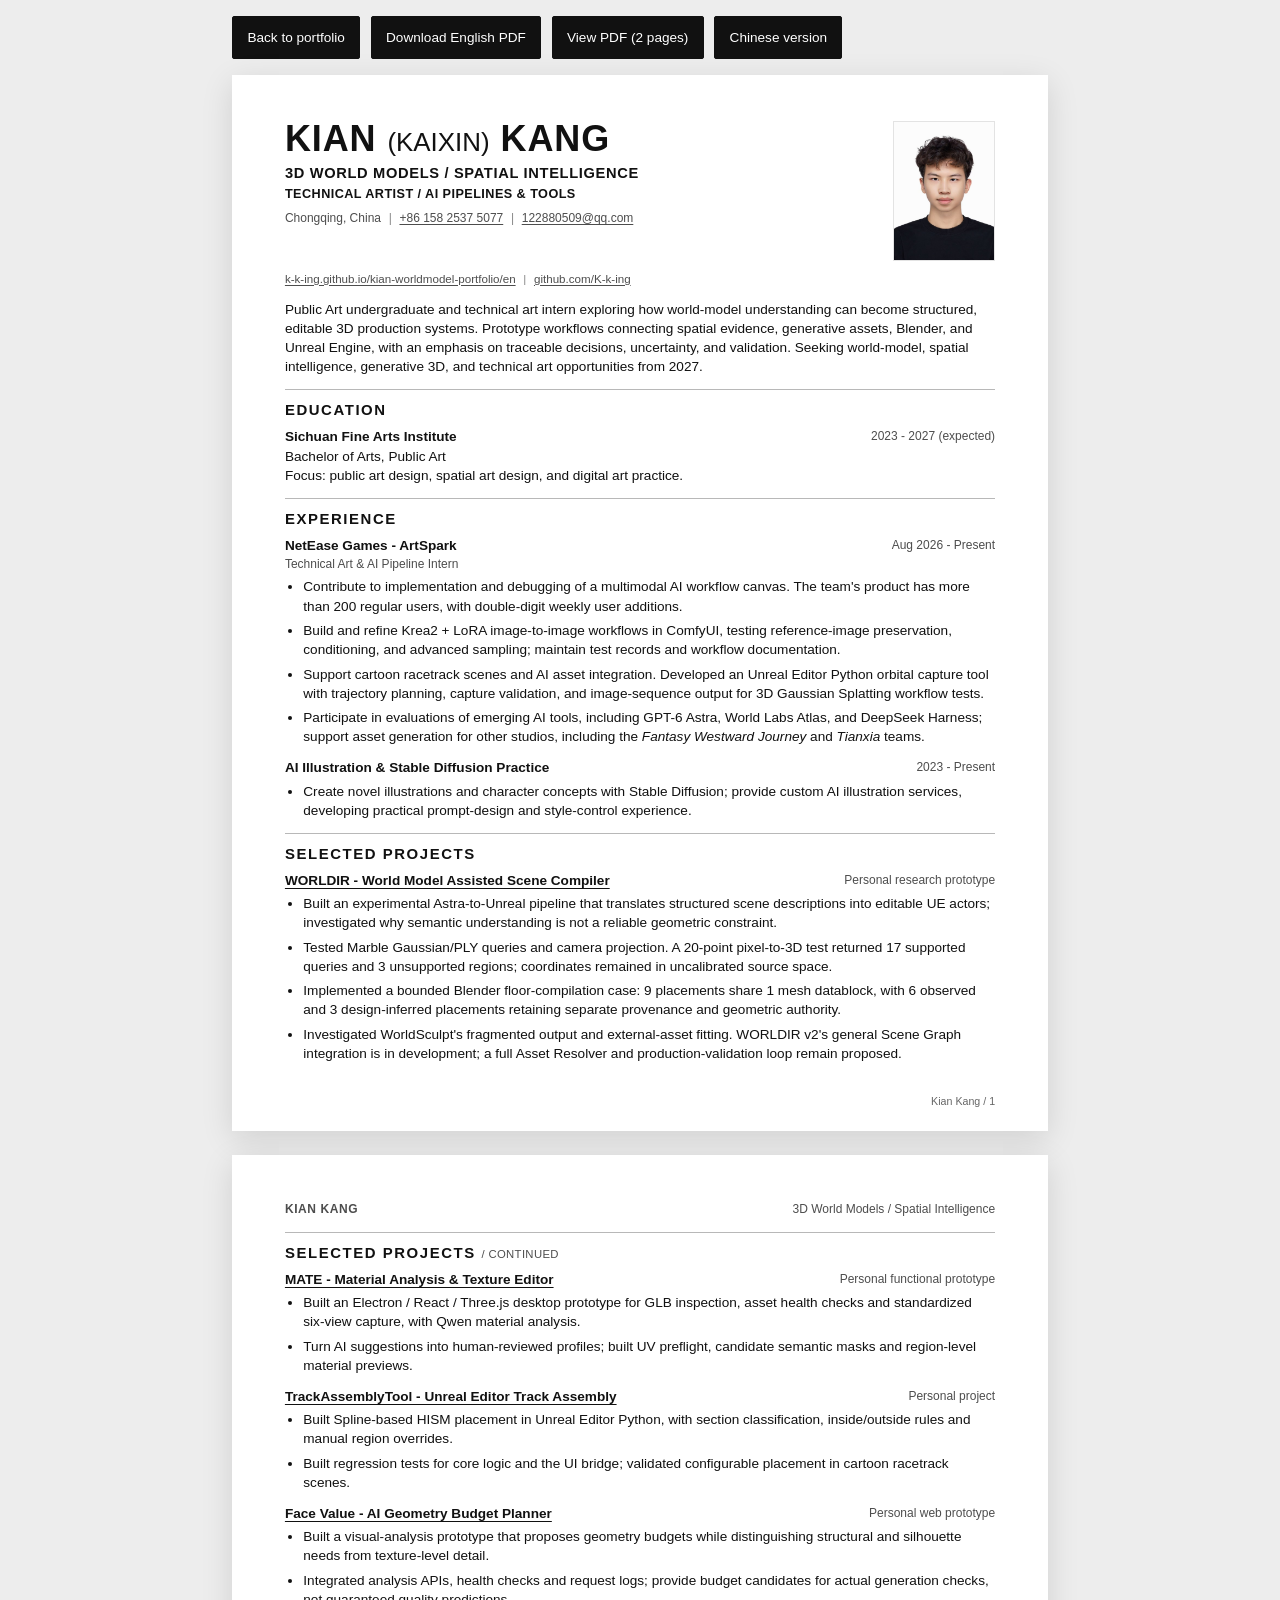
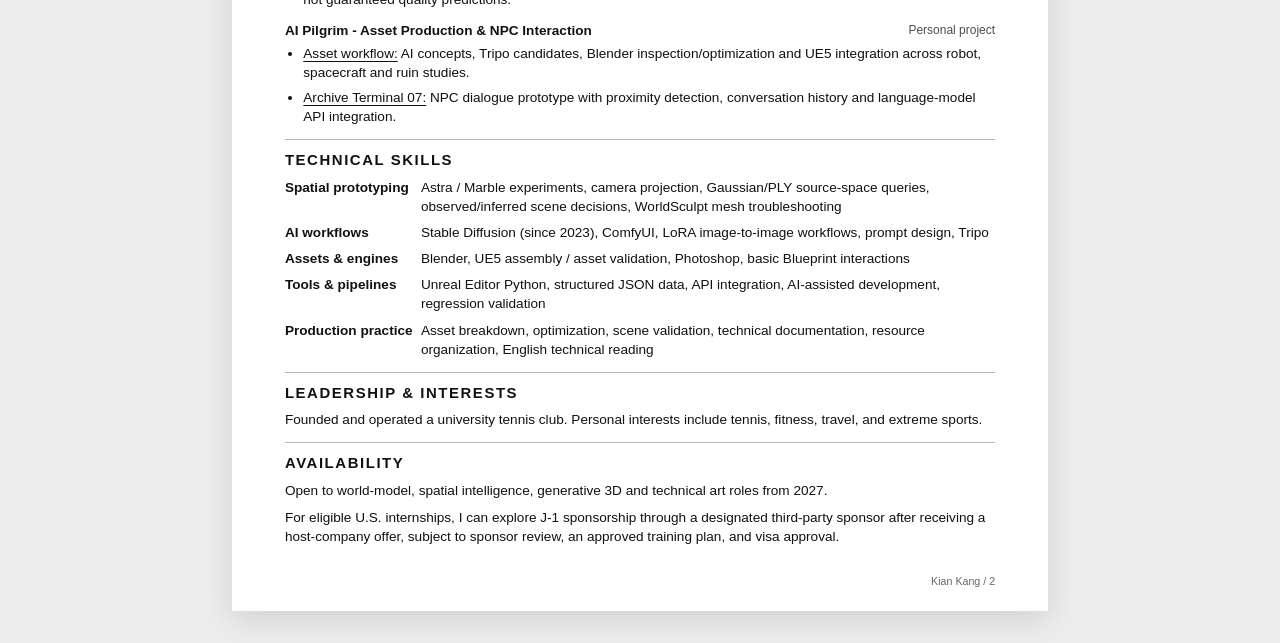
==== en/resume-source.html @ 46958ad0 "Publish independent world-model and spatial-intelligence portfolio" ====
<!doctype html>
<html lang="en">
<head>
  <meta charset="utf-8">
  <meta property="og:locale" content="en_US">
  <meta name="viewport" content="width=device-width, initial-scale=1">
  <link rel="icon" type="image/svg+xml" href="../assets/favicon.svg">
  <title>Kian (Kaixin) Kang - 3D World Models / Spatial Intelligence - Resume</title>
  <meta name="description" content="Kian Kang's resume: 3D world models, spatial intelligence, generative 3D and technical art. WORLDIR research prototypes, Blender and Unreal Engine pipelines, and artist-facing tools.">
  <link rel="stylesheet" href="resume.css">
</head>
<body>
  <nav class="resume-actions" aria-label="Resume actions">
    <a href="index.html#about">Back to portfolio</a>
    <a href="assets/resume/Kian_Kang_World_Models_Resume_EN.pdf" download>Download English PDF</a>
    <a href="assets/resume/Kian_Kang_World_Models_Resume_EN.pdf" target="_blank" rel="noreferrer">View PDF (2 pages)</a>
    <a href="../resume-source.html" lang="zh-CN">Chinese version</a>
  </nav>
  <main class="resume-page">
    <div class="resume-sheet">
      <header class="resume-header">
        <div class="resume-identity">
        <div>
        <h1>Kian <span>(Kaixin)</span> Kang</h1>
        <p class="resume-role"><span>3D World Models / Spatial Intelligence</span><span>Technical Artist / AI Pipelines &amp; Tools</span></p>
        <ul class="resume-contact" aria-label="Contact information">
          <li>Chongqing, China</li>
          <li><a href="tel:+8615825375077">+86 158 2537 5077</a></li>
          <li><a href="mailto:122880509@qq.com">122880509@qq.com</a></li>
        </ul>
        </div>
        <img class="resume-portrait" src="../assets/en/profile/kian-kang.png" width="711" height="983" alt="Portrait of Kian Kang">
        </div>
        <ul class="resume-links" aria-label="Portfolio links">
          <li><a href="https://k-k-ing.github.io/kian-worldmodel-portfolio/en/">k-k-ing.github.io/kian-worldmodel-portfolio/en</a></li>
          <li><a href="https://github.com/K-k-ing">github.com/K-k-ing</a></li>
        </ul>
        <p class="resume-summary">Public Art undergraduate and technical art intern exploring how world-model understanding can become structured, editable 3D production systems. Prototype workflows connecting spatial evidence, generative assets, Blender, and Unreal Engine, with an emphasis on traceable decisions, uncertainty, and validation. Seeking world-model, spatial intelligence, generative 3D, and technical art opportunities from 2027.</p>
      </header>

      <section aria-labelledby="education-title">
        <h2 id="education-title">Education</h2>
        <div class="entry-heading">
          <h3>Sichuan Fine Arts Institute</h3><p>2023 - 2027 (expected)</p>
        </div>
        <p>Bachelor of Arts, Public Art<br>Focus: public art design, spatial art design, and digital art practice.</p>
      </section>

      <section aria-labelledby="experience-title">
        <h2 id="experience-title">Experience</h2>
        <article class="resume-entry">
          <div class="entry-heading">
            <div><h3>NetEase Games - ArtSpark</h3><p>Technical Art &amp; AI Pipeline Intern</p></div>
            <p>Aug 2026 - Present</p>
          </div>
          <ul>
            <li>Contribute to implementation and debugging of a multimodal AI workflow canvas. The team's product has more than 200 regular users, with double-digit weekly user additions.</li>
            <li>Build and refine Krea2 + LoRA image-to-image workflows in ComfyUI, testing reference-image preservation, conditioning, and advanced sampling; maintain test records and workflow documentation.</li>
            <li>Support cartoon racetrack scenes and AI asset integration. Developed an Unreal Editor Python orbital capture tool with trajectory planning, capture validation, and image-sequence output for 3D Gaussian Splatting workflow tests.</li>
            <li>Participate in evaluations of emerging AI tools, including GPT-6 Astra, World Labs Atlas, and DeepSeek Harness; support asset generation for other studios, including the <em>Fantasy Westward Journey</em> and <em>Tianxia</em> teams.</li>
          </ul>
        </article>
        <article class="resume-entry">
          <div class="entry-heading"><h3>AI Illustration &amp; Stable Diffusion Practice</h3><p>2023 - Present</p></div>
          <ul>
            <li>Create novel illustrations and character concepts with Stable Diffusion; provide custom AI illustration services, developing practical prompt-design and style-control experience.</li>
          </ul>
        </article>
      </section>

      <section aria-labelledby="projects-title">
        <h2 id="projects-title">Selected Projects</h2>
        <article class="resume-entry">
          <div class="entry-heading"><h3><a href="index.html#worldir">WORLDIR - World Model Assisted Scene Compiler</a></h3><p>Personal research prototype</p></div>
          <ul>
            <li>Built an experimental Astra-to-Unreal pipeline that translates structured scene descriptions into editable UE actors; investigated why semantic understanding is not a reliable geometric constraint.</li>
            <li>Tested Marble Gaussian/PLY queries and camera projection. A 20-point pixel-to-3D test returned 17 supported queries and 3 unsupported regions; coordinates remained in uncalibrated source space.</li>
            <li>Implemented a bounded Blender floor-compilation case: 9 placements share 1 mesh datablock, with 6 observed and 3 design-inferred placements retaining separate provenance and geometric authority.</li>
            <li>Investigated WorldSculpt's fragmented output and external-asset fitting. WORLDIR v2's general Scene Graph integration is in development; a full Asset Resolver and production-validation loop remain proposed.</li>
          </ul>
        </article>
      </section>
      <footer class="resume-page-number" aria-hidden="true">Kian Kang / 1</footer>
    </div>

    <div class="resume-sheet">
      <div class="continuation-header" aria-hidden="true"><span>Kian Kang</span><span>3D World Models / Spatial Intelligence</span></div>
      <section class="continued-projects" aria-labelledby="projects-continued-title">
        <h2 id="projects-continued-title">Selected Projects <span class="section-note">/ continued</span></h2>
        <article class="resume-entry">
          <div class="entry-heading"><h3><a href="projects/mate.html">MATE - Material Analysis &amp; Texture Editor</a></h3><p>Personal functional prototype</p></div>
          <ul>
            <li>Built an Electron / React / Three.js desktop prototype for GLB inspection, asset health checks and standardized six-view capture, with Qwen material analysis.</li>
            <li>Turn AI suggestions into human-reviewed profiles; built UV preflight, candidate semantic masks and region-level material previews.</li>
          </ul>
        </article>
        <article class="resume-entry">
          <div class="entry-heading"><h3><a href="projects/track-assembly.html">TrackAssemblyTool - Unreal Editor Track Assembly</a></h3><p>Personal project</p></div>
          <ul>
            <li>Built Spline-based HISM placement in Unreal Editor Python, with section classification, inside/outside rules and manual region overrides.</li>
            <li>Built regression tests for core logic and the UI bridge; validated configurable placement in cartoon racetrack scenes.</li>
          </ul>
        </article>
        <article class="resume-entry">
          <div class="entry-heading"><h3><a href="projects/ai-asset-pipeline.html#geometry-planner">Face Value - AI Geometry Budget Planner</a></h3><p>Personal web prototype</p></div>
          <ul>
            <li>Built a visual-analysis prototype that proposes geometry budgets while distinguishing structural and silhouette needs from texture-level detail.</li>
            <li>Integrated analysis APIs, health checks and request logs; provide budget candidates for actual generation checks, not guaranteed quality predictions.</li>
          </ul>
        </article>
        <article class="resume-entry">
          <div class="entry-heading"><h3>AI Pilgrim - Asset Production &amp; NPC Interaction</h3><p>Personal project</p></div>
          <ul>
            <li><a href="projects/ai-asset-pipeline.html#asset-production">Asset workflow:</a> AI concepts, Tripo candidates, Blender inspection/optimization and UE5 integration across robot, spacecraft and ruin studies.</li>
            <li><a href="projects/ai-npc.html">Archive Terminal 07:</a> NPC dialogue prototype with proximity detection, conversation history and language-model API integration.</li>
          </ul>
        </article>
      </section>

      <section aria-labelledby="resume-skills-title">
        <h2 id="resume-skills-title">Technical Skills</h2>
        <dl class="skills-list">
          <div><dt>Spatial prototyping</dt><dd>Astra / Marble experiments, camera projection, Gaussian/PLY source-space queries, observed/inferred scene decisions, WorldSculpt mesh troubleshooting</dd></div>
          <div><dt>AI workflows</dt><dd>Stable Diffusion (since 2023), ComfyUI, LoRA image-to-image workflows, prompt design, Tripo</dd></div>
          <div><dt>Assets &amp; engines</dt><dd>Blender, UE5 assembly / asset validation, Photoshop, basic Blueprint interactions</dd></div>
          <div><dt>Tools &amp; pipelines</dt><dd>Unreal Editor Python, structured JSON data, API integration, AI-assisted development, regression validation</dd></div>
          <div><dt>Production practice</dt><dd>Asset breakdown, optimization, scene validation, technical documentation, resource organization, English technical reading</dd></div>
        </dl>
      </section>

      <section aria-labelledby="leadership-title">
        <h2 id="leadership-title">Leadership &amp; Interests</h2>
        <p>Founded and operated a university tennis club. Personal interests include tennis, fitness, travel, and extreme sports.</p>
      </section>

      <section class="availability" aria-labelledby="availability-title">
        <h2 id="availability-title">Availability</h2>
        <p>Open to world-model, spatial intelligence, generative 3D and technical art roles from 2027.</p>
        <p>For eligible U.S. internships, I can explore J-1 sponsorship through a designated third-party sponsor after receiving a host-company offer, subject to sponsor review, an approved training plan, and visa approval.</p>
      </section>
      <footer class="resume-page-number" aria-hidden="true">Kian Kang / 2</footer>
    </div>
  </main>
</body>
</html>
---- en/resume.css ----
:root {
  --ink: #111;
  --muted: #4d4d4d;
  --line: #b8b8b8;
  --paper: #fff;
}

* { box-sizing: border-box; }
html { background: #ededed; }
body {
  margin: 0;
  color: var(--ink);
  background: transparent;
  font-family: Arial, Helvetica, sans-serif;
  font-size: 10.2pt;
  line-height: 1.4;
}
a { color: inherit; }
.resume-actions {
  display: flex;
  flex-wrap: wrap;
  gap: 0.65rem;
  max-width: 215.9mm;
  margin: 1rem auto;
}
.resume-actions a {
  padding: 0.7rem 0.9rem;
  color: #fff;
  background: #111;
  border: 1px solid #111;
  border-radius: 2px;
  font: inherit;
  text-decoration: none;
}
.resume-actions a:focus-visible {
  outline: 3px solid #1456d9;
  outline-offset: 3px;
}
.resume-page {
  display: grid;
  gap: 1.5rem;
  width: 215.9mm;
  margin: 0 auto 2rem;
}
.resume-sheet {
  position: relative;
  min-height: 279.4mm;
  padding: 12mm 14mm 14mm;
  background: var(--paper);
  box-shadow: 0 8px 30px rgb(0 0 0 / 12%);
}
.resume-header { padding-bottom: 0.8rem; }
.resume-identity {
  display: grid;
  grid-template-columns: minmax(0, 1fr) 27mm;
  align-items: start;
  gap: 6mm;
  margin-bottom: 0.6rem;
}
.resume-portrait {
  display: block;
  width: 27mm;
  height: auto;
  border: 1px solid #e3e3e3;
}
h1, h2, h3, p { margin-top: 0; }
h1 {
  margin-bottom: 0.4rem;
  font-size: 27pt;
  letter-spacing: 0.025em;
  line-height: 1;
  text-transform: uppercase;
}
h1 span { font-size: 0.72em; font-weight: 500; letter-spacing: 0; }
.resume-role {
  margin-bottom: 0.4rem;
  font-size: 11pt;
  font-weight: 700;
  letter-spacing: 0.045em;
  text-transform: uppercase;
}
.resume-role span { display: block; }
.resume-role span + span { margin-top: 0.15rem; font-size: 9.5pt; font-weight: 600; letter-spacing: 0.035em; }
.resume-contact, .resume-links {
  display: flex;
  flex-wrap: wrap;
  gap: 0.1rem 0;
  margin: 0 0 0.25rem;
  padding: 0;
  color: var(--muted);
  font-size: 9pt;
  list-style: none;
}
.resume-contact li, .resume-links li { margin: 0; }
.resume-contact li:not(:last-child)::after,
.resume-links li:not(:last-child)::after {
  content: "|";
  margin-inline: 0.48rem;
  color: #888;
}
.resume-links { font-size: 8.7pt; }
.resume-summary { margin-top: 0.8rem; margin-bottom: 0; }
section { padding-top: 0.7rem; border-top: 1px solid var(--line); }
section + section { margin-top: 0.8rem; }
h2 {
  margin-bottom: 0.6rem;
  font-size: 11.2pt;
  letter-spacing: 0.105em;
  line-height: 1.15;
  text-transform: uppercase;
}
h3 { margin-bottom: 0.1rem; font-size: 10.2pt; line-height: 1.3; }
.resume-entry + .resume-entry { margin-top: 0.8rem; }
.entry-heading { display: flex; align-items: flex-start; justify-content: space-between; gap: 0.9rem; }
.entry-heading > p, .entry-heading div > p { margin-bottom: 0.1rem; color: var(--muted); font-size: 9pt; }
.entry-heading > p { flex: 0 0 auto; text-align: right; }
ul { margin: 0.2rem 0 0; padding-left: 1.15rem; }
li { margin-bottom: 0.35rem; }
li:last-child { margin-bottom: 0; }
.resume-page a { overflow-wrap: anywhere; text-underline-offset: 0.2em; }
.resume-page section > p:last-child { margin-bottom: 0; }
.skills-list { display: grid; gap: 0.45rem; margin: 0; }
.skills-list div { display: grid; grid-template-columns: 8rem 1fr; gap: 0.5rem; }
.skills-list dt { font-weight: 700; }
.skills-list dd { margin: 0; }
.continuation-header {
  display: flex;
  justify-content: space-between;
  gap: 1rem;
  margin-bottom: 0.9rem;
  color: var(--muted);
  font-size: 9pt;
}
.continuation-header span:first-child { font-weight: 700; text-transform: uppercase; letter-spacing: 0.05em; }
.section-note { color: var(--muted); font-size: 8.5pt; font-weight: 400; letter-spacing: 0.03em; }
.availability p { margin-bottom: 0.5rem; }
.resume-page-number { position: absolute; right: 14mm; bottom: 6mm; color: #666; font-size: 8pt; }

@media screen and (max-width: 850px) {
  .resume-actions { padding-inline: 1rem; }
  .resume-actions, .resume-page { width: 100%; }
  .resume-sheet { min-height: 0; padding: 1.5rem 1.25rem 2.5rem; box-shadow: none; }
  .entry-heading { display: block; }
  .entry-heading > p { text-align: left; }
  .resume-page-number { right: 1.25rem; bottom: 0.75rem; }
}
@media screen and (max-width: 480px) {
  body { font-size: 10.5pt; }
  h1 { font-size: 25pt; }
  .resume-identity { grid-template-columns: minmax(0, 1fr) 80px; gap: 1rem; }
  .resume-portrait { width: 80px; }
  .resume-role { font-size: 10pt; line-height: 1.45; }
  .resume-contact, .resume-links { display: block; }
  .resume-contact li:not(:last-child)::after, .resume-links li:not(:last-child)::after { content: none; }
  .resume-links li { margin-top: 0.25rem; }
  .skills-list div { grid-template-columns: 1fr; gap: 0.12rem; }
  .continuation-header { display: block; }
  .continuation-header span { display: block; }
}

@page { size: Letter; margin: 0; }
@media print {
  html, body { background: #fff; }
  .resume-actions { display: none; }
  .resume-page { display: block; width: 215.9mm; margin: 0; }
  .resume-sheet { width: 215.9mm; height: 279.4mm; min-height: 0; box-shadow: none; break-after: page; }
  .resume-sheet:last-child { break-after: auto; }
  a { text-decoration: none; }
  h2, h3, .entry-heading { break-after: avoid; }
  li, .skills-list div, .resume-entry { break-inside: avoid; }
}
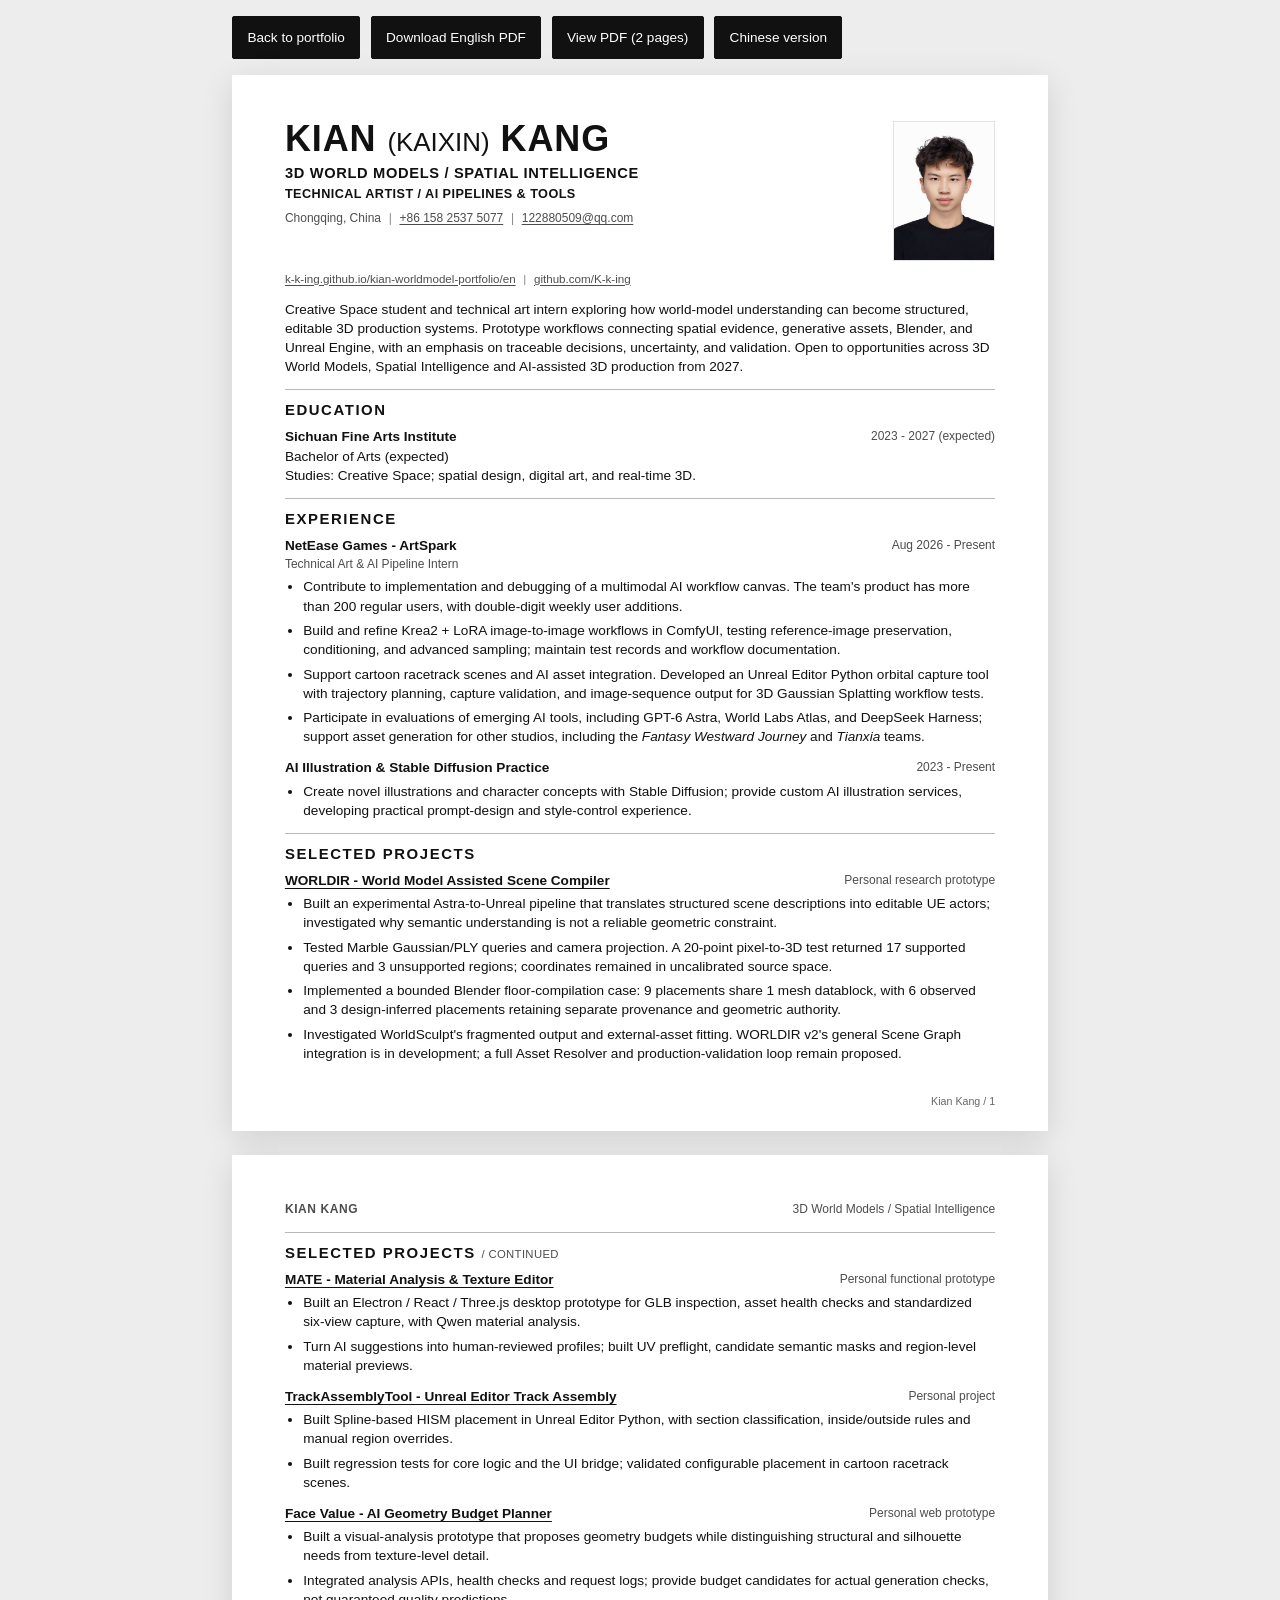
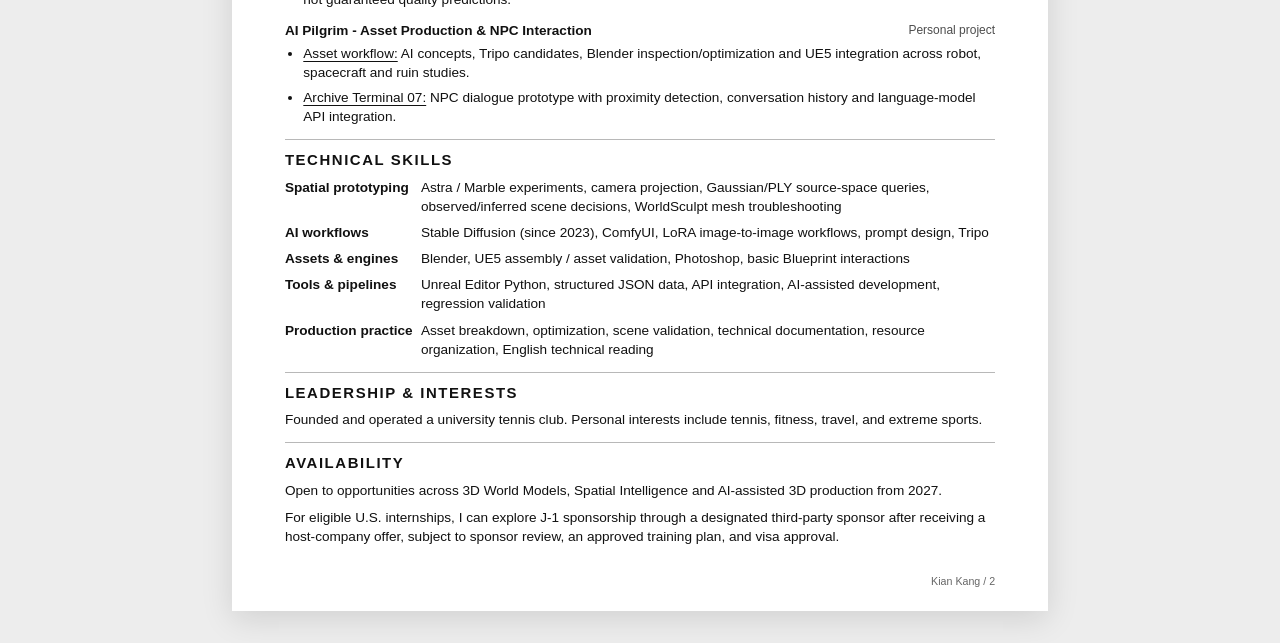
==== commit c4afe89f: "Update Creative Space background and focused 3D production positioning" ====
--- a/en/resume-source.html
+++ b/en/resume-source.html
@@ -35,7 +35,7 @@
           <li><a href="https://k-k-ing.github.io/kian-worldmodel-portfolio/en/">k-k-ing.github.io/kian-worldmodel-portfolio/en</a></li>
           <li><a href="https://github.com/K-k-ing">github.com/K-k-ing</a></li>
         </ul>
-        <p class="resume-summary">Public Art undergraduate and technical art intern exploring how world-model understanding can become structured, editable 3D production systems. Prototype workflows connecting spatial evidence, generative assets, Blender, and Unreal Engine, with an emphasis on traceable decisions, uncertainty, and validation. Seeking world-model, spatial intelligence, generative 3D, and technical art opportunities from 2027.</p>
+        <p class="resume-summary">Creative Space student and technical art intern exploring how world-model understanding can become structured, editable 3D production systems. Prototype workflows connecting spatial evidence, generative assets, Blender, and Unreal Engine, with an emphasis on traceable decisions, uncertainty, and validation. Open to opportunities across 3D World Models, Spatial Intelligence and AI-assisted 3D production from 2027.</p>
       </header>
 
       <section aria-labelledby="education-title">
@@ -43,7 +43,7 @@
         <div class="entry-heading">
           <h3>Sichuan Fine Arts Institute</h3><p>2023 - 2027 (expected)</p>
         </div>
-        <p>Bachelor of Arts, Public Art<br>Focus: public art design, spatial art design, and digital art practice.</p>
+        <p>Bachelor of Arts (expected)<br>Studies: Creative Space; spatial design, digital art, and real-time 3D.</p>
       </section>
 
       <section aria-labelledby="experience-title">
@@ -135,7 +135,7 @@
 
       <section class="availability" aria-labelledby="availability-title">
         <h2 id="availability-title">Availability</h2>
-        <p>Open to world-model, spatial intelligence, generative 3D and technical art roles from 2027.</p>
+        <p>Open to opportunities across 3D World Models, Spatial Intelligence and AI-assisted 3D production from 2027.</p>
         <p>For eligible U.S. internships, I can explore J-1 sponsorship through a designated third-party sponsor after receiving a host-company offer, subject to sponsor review, an approved training plan, and visa approval.</p>
       </section>
       <footer class="resume-page-number" aria-hidden="true">Kian Kang / 2</footer>
